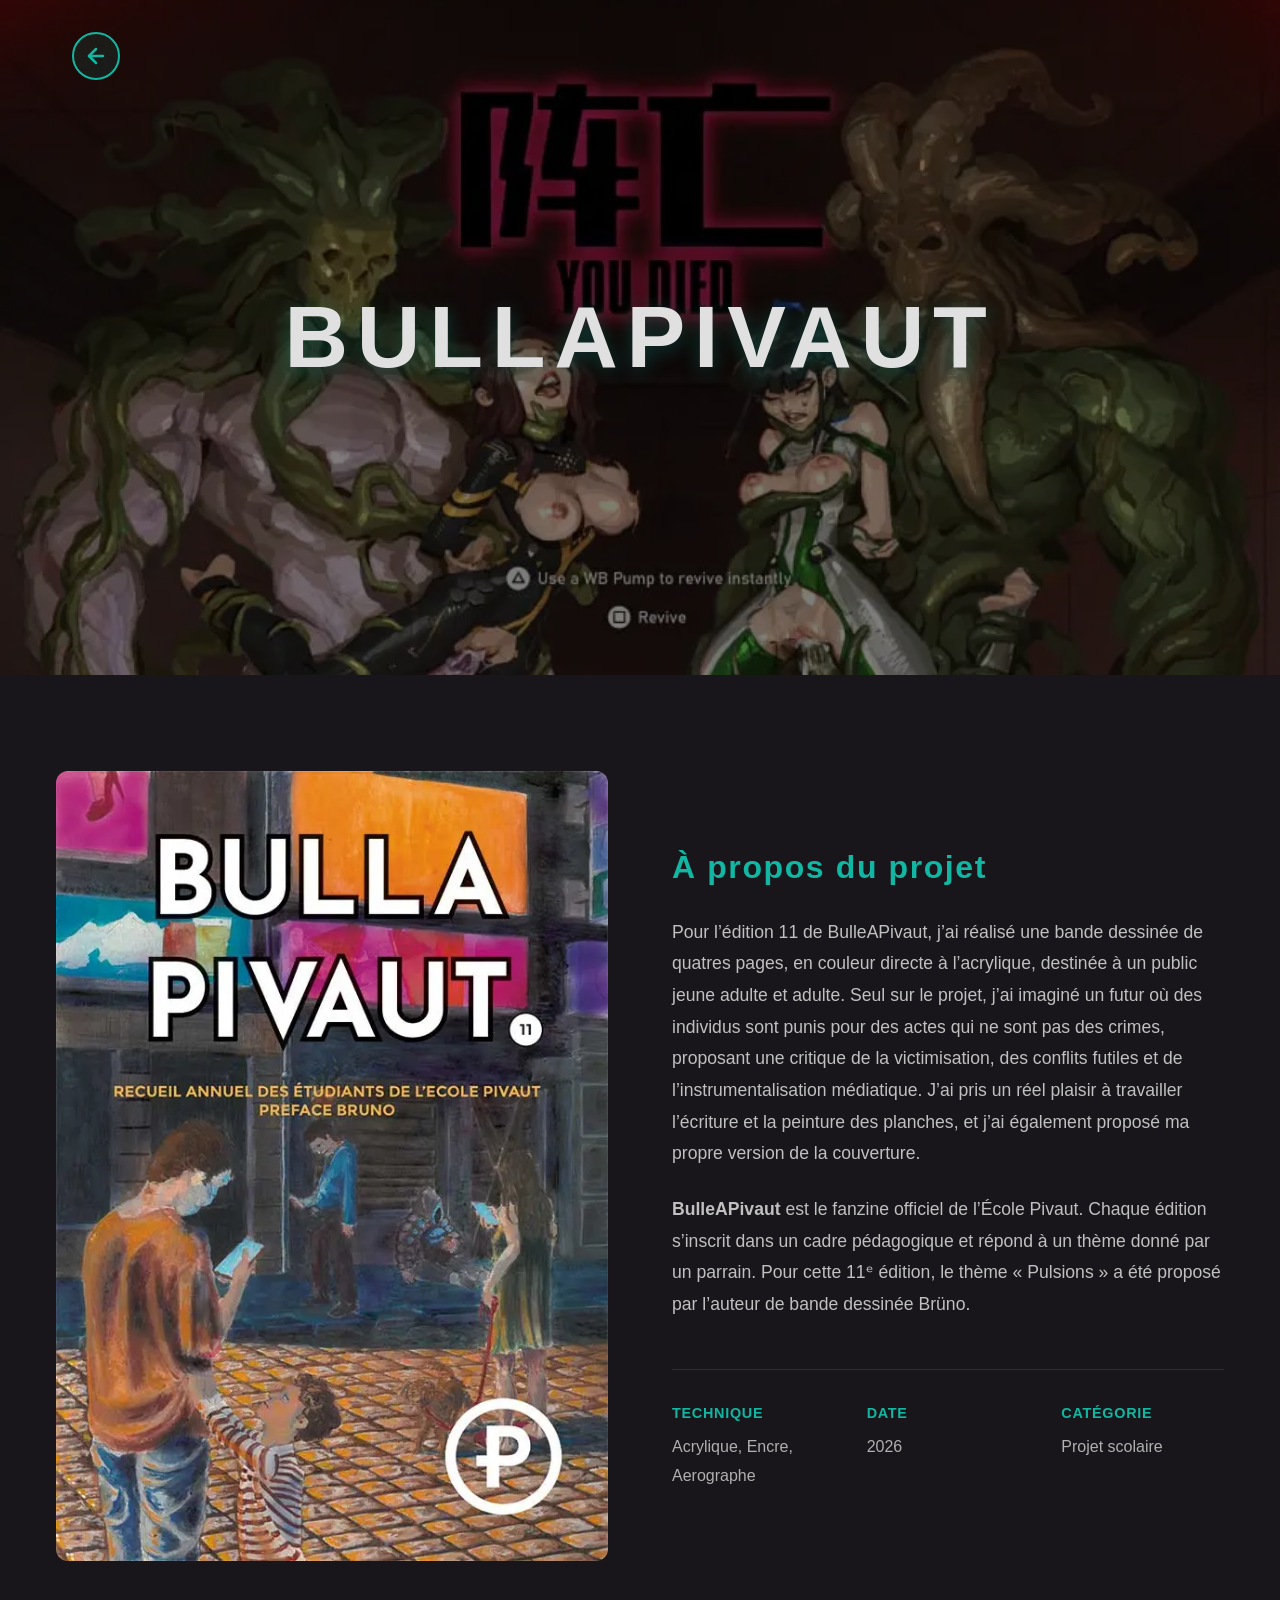
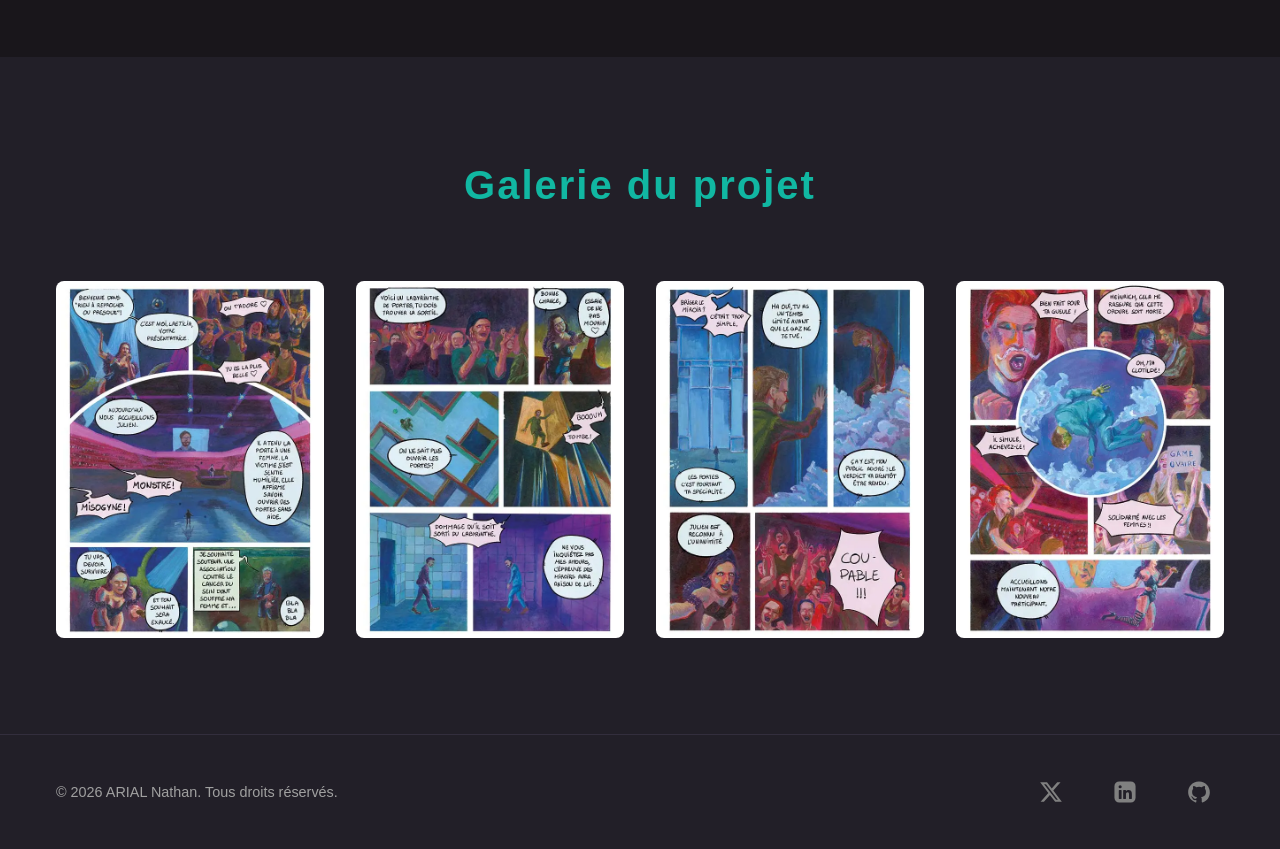
==== project-bullapivaut.html @ d506da5f "Add files via upload" ====
<!DOCTYPE html>
<html lang="fr">
<head>
    <meta charset="UTF-8">
    <meta name="viewport" content="width=device-width, initial-scale=1.0">
    <meta name="description" content="BullAPivaut Project - Portfolio">
    <meta name="theme-color" content="#19161B">

    <!-- Favicon -->
    <link rel="apple-touch-icon" sizes="180x180" href="/img/apple-touch-icon.png">
    <link rel="icon" type="image/png" sizes="32x32" href="/img/favicon-32x32.png">
    <link rel="icon" type="image/png" sizes="16x16" href="/img/favicon-16x16.png">
    <link rel="manifest" href="/site.webmanifest">
    
    <!-- Anti-Scraping & SEO Meta Tags -->
    <meta name="robots" content="index, follow, nosnippet, noodp">
    <meta name="googlebot" content="index, follow, noodp">
    <meta name="author" content="ARIAL Nathan">
    <meta name="copyright" content="© 2026 ARIAL Nathan. All rights reserved.">
    <meta http-equiv="X-UA-Compatible" content="IE=edge">
    <meta http-equiv="X-Content-Type-Options" content="nosniff">
    <meta http-equiv="X-Frame-Options" content="SAMEORIGIN">
    
    <!-- Content Security Policy -->
    <meta http-equiv="Content-Security-Policy" content="default-src 'self'; script-src 'self'; style-src 'self' 'unsafe-inline'; img-src 'self' data: https:; font-src 'self'; connect-src 'self'">
    
    <title>BullAPivaut - Project</title>
    <link rel="stylesheet" href="css/styles.css">
    <link rel="stylesheet" href="css/project.css">
</head>
<body>
    <!-- Header with Back Button -->
    <header class="project-header">
        <div class="container">
            <div class="back-button">
                <a href="index.html" aria-label="Back to home">
                    <svg width="32" height="32" viewBox="0 0 24 24" fill="none" stroke="currentColor" stroke-width="2" stroke-linecap="round" stroke-linejoin="round">
                        <line x1="19" y1="12" x2="5" y2="12"></line>
                        <polyline points="12 19 5 12 12 5"></polyline>
                    </svg>
                </a>
            </div>
            <div class="project-header-content">
                <h1 class="project-title">BullAPivaut</h1>
            </div>
        </div>
    </header>

    <!-- Main Content -->
    <main>
        <!-- Project Overview Section -->
        <section class="project-overview">
            <div class="container">
                <div class="project-content">
                    <!-- Project Image -->
                    <div class="project-image">
                        <img src="img/BullAPivaut/Cover.webp" alt="BullAPivaut Project">
                    </div>

                    <!-- Project Description -->
                    <div class="project-description">
                        <h2>À propos du projet</h2>
                        <p>
                            Pour l’édition 11 de BulleAPivaut, j’ai réalisé une bande dessinée de quatres pages, en couleur directe à l’acrylique, destinée à un
                            public jeune adulte et adulte. Seul sur le projet, j’ai imaginé un futur où des individus sont punis pour des actes qui
                            ne sont pas des crimes, proposant une critique de la victimisation, des conflits futiles et de l’instrumentalisation
                            médiatique. J’ai pris un réel plaisir à travailler l’écriture et la peinture des planches, et j’ai également proposé ma
                            propre version de la couverture.
                        </p>
                        <p>
                            <b>BulleAPivaut</b> est le fanzine officiel de l’École Pivaut. Chaque édition s’inscrit dans un cadre pédagogique et répond à
                            un thème donné par un parrain. Pour cette 11ᵉ édition, le thème « Pulsions » a été proposé par l’auteur de bande
                            dessinée Brüno.
                        </p>
                        
                        <!-- Project Details -->
                        <div class="project-details">
                            <div class="detail-item">
                                <h3>Technique</h3>
                                <p>Acrylique, Encre, Aerographe</p>
                            </div>
                            <div class="detail-item">
                                <h3>Date</h3>
                                <p>2026</p>
                            </div>
                            <div class="detail-item">
                                <h3>Catégorie</h3>
                                <p>Projet scolaire</p>
                            </div>
                        </div>
                    </div>
                </div>
            </div>
        </section>

        <!-- Gallery Section -->
        <section class="project-gallery">
            <div class="container">
                <h2>Galerie du projet</h2>
                <div class="gallery-grid">
                    <!-- Add more project images here -->
                    <div class="gallery-item">
                        <img src="img/BullAPivaut/Page1.webp" alt="Gallery 1">
                    </div>
                    <div class="gallery-item">
                        <img src="img/BullAPivaut/Page2.webp" alt="Gallery 2">
                    </div>
                    <div class="gallery-item">
                        <img src="img/BullAPivaut/Page3.webp" alt="Gallery 3">
                    </div>
                    <div class="gallery-item">
                        <img src="img/BullAPivaut/Page4.webp" alt="Gallery 4">
                    </div>
                </div>
            </div>
        </section>
    </main>

    <!-- Footer -->
    <footer class="footer">
        <div class="container">
            <div class="footer-content">
                <p>&copy; <span id="year"></span> ARIAL Nathan. Tous droits réservés.</p>
                <nav class="footer-social">
                    <a href="https://x.com" title="X" aria-label="Visit my X" target="_blank" rel="noopener noreferrer">
                        <svg xmlns="http://www.w3.org/2000/svg" width="32" height="32"
                            viewBox="0 0 24 24"><!-- Icon from Mage Icons by MageIcons - https://github.com/Mage-Icons/mage-icons/blob/main/License.txt -->
                            <path fill="currentColor"
                                d="M17.751 3h3.067l-6.7 7.625L22 21h-6.172l-4.833-6.293L5.464 21h-3.07l7.167-8.155L2 3h6.328l4.37 5.752zm-1.076 16.172h1.7L7.404 4.732H5.58z" />
                        </svg>
                    </a>
                    <a href="https://www.linkedin.com/in/nathan-arial-30566520a/" title="LinkedIn" aria-label="Visit my LinkedIn"
                        target="_blank" rel="noopener noreferrer">
                        <svg xmlns="http://www.w3.org/2000/svg" width="32" height="32"
                            viewBox="0 0 24 24"><!-- Icon from Mage Icons by MageIcons - https://github.com/Mage-Icons/mage-icons/blob/main/License.txt -->
                            <path fill="currentColor"
                                d="M17.303 2.25H6.697A4.447 4.447 0 0 0 2.25 6.697v10.606a4.447 4.447 0 0 0 4.447 4.447h10.606a4.447 4.447 0 0 0 4.447-4.447V6.697a4.447 4.447 0 0 0-4.447-4.447m-8.46 15.742a.4.4 0 0 1-.4.423h-1.78a.41.41 0 0 1-.4-.412V10.6a.4.4 0 0 1 .4-.411h1.78a.4.4 0 0 1 .4.411zM7.52 8.632a1.467 1.467 0 1 1 .022-2.935A1.467 1.467 0 0 1 7.52 8.63m10.817 9.35a.39.39 0 0 1-.378.388H16.08a.39.39 0 0 1-.378-.389v-3.424c0-.511.156-2.223-1.356-2.223c-1.179 0-1.412 1.2-1.457 1.734v3.991a.39.39 0 0 1-.378.39h-1.823a.39.39 0 0 1-.389-.39v-7.493a.39.39 0 0 1 .39-.378h1.822a.39.39 0 0 1 .39.378v.645a2.59 2.59 0 0 1 2.434-1.112c3.035 0 3.024 2.835 3.024 4.447z" />
                        </svg>
                    </a>
                    <a href="https://github.com/MrRoiPanda" title="GitHub" aria-label="Visit my GitHub" target="_blank"
                        rel="noopener noreferrer">
                        <svg xmlns="http://www.w3.org/2000/svg" width="32" height="32"
                            viewBox="0 0 24 24"><!-- Icon from Mage Icons by MageIcons - https://github.com/Mage-Icons/mage-icons/blob/main/License.txt -->
                            <path fill="currentColor"
                                d="M11.963 2.382C.554 2.621-1.82 17.93 8.852 21.602c.498.093.684-.219.684-.478v-1.68c-2.79.601-3.38-1.317-3.38-1.317a2.6 2.6 0 0 0-1.121-1.442c-.902-.612.072-.602.072-.602a2.07 2.07 0 0 1 1.536 1.038a2.167 2.167 0 0 0 2.924.819c.052-.5.275-.965.633-1.317c-2.23-.25-4.564-1.1-4.564-4.875a3.76 3.76 0 0 1 1.038-2.645a3.46 3.46 0 0 1 .103-2.634s.84-.26 2.76 1.037a9.6 9.6 0 0 1 5.02 0c1.908-1.276 2.748-1.038 2.748-1.038c.365.828.398 1.763.093 2.614a3.75 3.75 0 0 1 1.037 2.645c0 3.786-2.344 4.626-4.574 4.865c1.038.55.602 4.086.664 4.522c0 .259.176.57.695.477c10.642-3.64 8.152-18.97-3.257-19.209" />
                        </svg>
                    </a>
                </nav>
            </div>
        </div>
    </footer>

    <!-- Lightbox Modal -->
    <div class="lightbox" id="lightbox">
        <button class="lightbox-close" aria-label="Close lightbox">&times;</button>
        <div class="lightbox-content">
            <img class="lightbox-img" id="lightbox-img" src="" alt="Enlarged project image">
        </div>
        <button class="lightbox-nav lightbox-prev" aria-label="Previous image">&lt;</button>
        <button class="lightbox-nav lightbox-next" aria-label="Next image">&gt;</button>
    </div>

    <script src="js/lightbox.js"></script>
    </footer>

    <script src="js/footer-year.js"></script>
</body>
</html>
---- css/styles.css ----
/* ===============================
   RESET & BASE STYLES
   =============================== */

* {
  margin: 0;
  padding: 0;
  box-sizing: border-box;
}

html {
  scroll-behavior: smooth;
  overflow-x: hidden;
  width: 100%;
}

body {
  width: 100%;
  min-height: 100vh;
  background-color: #19161B;
  color: #e0e0e0;
  font-family: 'Segoe UI', Tahoma, Geneva, Verdana, sans-serif;
  display: flex;
  flex-direction: column;
  line-height: 1.6;
  overflow-x: hidden;
}

/* ===============================
   CONTAINER
   =============================== */

.container {
  width: 100%;
  max-width: 1200px;
  margin: 0 auto;
  padding: 0 1rem;
}

/* ===============================
   HEADER
   =============================== */

.header {
  background-color: #1a1a1a;
  background-image: url('../assets/header-bg.webp');
  background-size: cover;
  background-position: center;
  background-attachment: fixed;
  background-repeat: no-repeat;
  position: relative;
  z-index: 100;
  width: 100%;
  height: 100vh;
  display: flex;
  align-items: center;
  justify-content: center;
  flex-shrink: 0;
  overflow: hidden;
}

/* Dark overlay for readability */
.header::before {
  content: '';
  position: absolute;
  top: 0;
  left: 0;
  right: 0;
  bottom: 0;
  background: rgba(0, 0, 0, 0.5);
  z-index: 1;
}

.header .container {
  height: 100%;
  display: flex;
  align-items: center;
  justify-content: center;
  position: relative;
  z-index: 2;
  width: 100%;
}

.header-content {
  display: flex;
  flex-direction: column;
  justify-content: center;
  align-items: center;
  gap: 2rem;
  width: 100%;
  text-align: center;
  position: relative;
  z-index: 2;
}

.logo {
  font-size: clamp(2.5rem, 10vw, 5rem);
  font-weight: 900;
  letter-spacing: 0.08em;
  text-transform: uppercase;
  background: linear-gradient(135deg, #11B7A2 0%, #216962 100%);
  -webkit-background-clip: text;
  -webkit-text-fill-color: transparent;
  background-clip: text;
  white-space: nowrap;
  margin: 0;
  line-height: 1.1;
}

.social-media {
  display: flex;
  gap: 2rem;
  align-items: center;
}

.social-media a {
  display: inline-flex;
  align-items: center;
  justify-content: center;
  width: 50px;
  height: 50px;
  color: #e0e0e0;
  transition: all 0.3s ease;
  border-radius: 50%;
  border: none;
}

.social-media a:hover {
  transform: scale(1.15);
  box-shadow: 0 0 20px rgba(17, 183, 162, 0.6);
}

.social-media svg {
  width: 40px;
  height: 40px;
}
/* ===============================
   MAIN CONTENT
   =============================== */

main {
  flex: 1;
}

/* ===============================
   PROJECTS SECTION
   =============================== */

.projects {
  padding: 8rem 0;
  background-color: #19161B;
}

.projects h2 {
  font-size: 2.5rem;
  margin-bottom: 7rem;
  text-align: center;
  letter-spacing: 0.05em;
  color: #11B7A2;
}

.project-grid {
  display: grid;
  grid-template-columns: 1fr;
  gap: 3rem;
  margin-bottom: 3rem;
}

/* Mobile first - stack single column */
@media (min-width: 640px) {
  .project-grid {
    grid-template-columns: repeat(2, 1fr);
    gap: 2.5rem;
  }
}

@media (min-width: 1024px) {
  .project-grid {
    grid-template-columns: repeat(3, 1fr);
    gap: 3rem;
  }
}

.project-card {
  cursor: pointer;
  position: relative;
  overflow: hidden;
  border-radius: 8px;
  aspect-ratio: 3 / 4;
}

.project-card:focus {
  outline: 2px solid #11B7A2;
  outline-offset: 2px;
}

.project-image-wrapper {
  position: relative;
  width: 100%;
  height: 100%;
  overflow: hidden;
  border-radius: 8px;
}

.project-image-wrapper img {
  width: 100%;
  height: 100%;
  object-fit: cover;
  transition: filter 0.3s ease;
}

.project-card:hover .project-image-wrapper img {
  filter: blur(3px) brightness(0.6);
}

.project-overlay {
  position: absolute;
  top: 0;
  left: 0;
  width: 100%;
  height: 100%;
  display: flex;
  align-items: center;
  justify-content: center;
  background-color: rgba(0, 0, 0, 0.4);
  opacity: 0;
  transition: opacity 0.3s ease;
}

.project-card:hover .project-overlay {
  opacity: 1;
}

.project-overlay h3 {
  font-size: 1.75rem;
  color: #fff;
  text-align: center;
  letter-spacing: 0.05em;
  z-index: 2;
}

/* Project Card Link */
.project-card-link {
  display: contents;
  text-decoration: none;
  color: inherit;
}

/* ===============================
   ABOUT ME SECTION
   =============================== */

.about-me {
  padding: 8rem 0;
  background-color: #221F28;
  border-top: 1px solid #332e3d;
  border-bottom: 1px solid #332e3d;
}

.about-content {
  display: grid;
  grid-template-columns: 1fr;
  gap: 3rem;
  align-items: center;
}

@media (min-width: 768px) {
  .about-content {
    grid-template-columns: 1fr 1fr;
    gap: 3rem;
  }
}

.about-image {
  display: flex;
  align-items: center;
  justify-content: center;
  order: 2;
}

@media (min-width: 768px) {
  .about-image {
    order: 1;
  }
}

.about-image img {
  width: 100%;
  max-width: 300px;
  aspect-ratio: 1;
  object-fit: cover;
  border-radius: 12px;
  border: 2px solid #11B7A2;
  box-shadow: 0 8px 32px rgba(17, 183, 162, 0.1);
}

.about-text {
  order: 1;
}

@media (min-width: 768px) {
  .about-text {
    order: 2;
  }
}

.about-text h2 {
  font-size: 2rem;
  margin-bottom: 1.5rem;
  letter-spacing: 0.05em;
  color: #11B7A2;
}

.about-text p {
  font-size: 1rem;
  line-height: 1.8;
  color: #c0c0c0;
  margin-bottom: 1rem;
}

.about-text p:last-child {
  margin-bottom: 0;
}

/* ===============================
   FOOTER
   =============================== */

.footer {
  background-color: #221F28;
  border-top: 1px solid #332e3d;
  padding: 2rem 0;
  margin-top: auto;
}

.footer-content {
  display: flex;
  flex-direction: column;
  gap: 1.5rem;
  align-items: center;
  justify-content: space-between;
  text-align: center;
}

@media (min-width: 640px) {
  .footer-content {
    flex-direction: row;
    text-align: left;
  }
}

.footer-content p {
  color: #a0a0a0;
  font-size: 0.9rem;
}

.footer-social {
  display: flex;
  gap: 1.5rem;
  align-items: center;
}

.footer-social a {
  display: inline-flex;
  align-items: center;
  justify-content: center;
  width: 50px;
  height: 50px;
  color: #808080;
  transition: all 0.3s ease;
  border-radius: 50%;
  border: none;
}

.footer-social a:hover {
  transform: scale(1.15);
  box-shadow: 0 0 20px rgba(17, 183, 162, 0.6);
}

.footer-social svg {
  width: 26px;
  height: 26px;
}

/* ===============================
   ANIMATIONS & TRANSITIONS
   =============================== */

/* Slide effect from right to left (on project click) */
@keyframes slideInFromRight {
  from {
    transform: translateX(100%);
    opacity: 0;
  }
  to {
    transform: translateX(0);
    opacity: 1;
  }
}

@keyframes slideOutToLeft {
  from {
    transform: translateX(0);
    opacity: 1;
  }
  to {
    transform: translateX(-100%);
    opacity: 0;
  }
}

/* Slide effect from left to right (on back button) */
@keyframes slideInFromLeft {
  from {
    transform: translateX(-100%);
    opacity: 0;
  }
  to {
    transform: translateX(0);
    opacity: 1;
  }
}

@keyframes slideOutToRight {
  from {
    transform: translateX(0);
    opacity: 1;
  }
  to {
    transform: translateX(100%);
    opacity: 0;
  }
}

.slide-out-left {
  animation: slideOutToLeft 0.5s ease-in-out forwards;
}

.slide-in-right {
  animation: slideInFromRight 0.5s ease-in-out forwards;
}

.slide-out-right {
  animation: slideOutToRight 0.5s ease-in-out forwards;
}

.slide-in-left {
  animation: slideInFromLeft 0.5s ease-in-out forwards;
}

/* ===============================
   ACCESSIBILITY & UTILITIES
   =============================== */

/* Focus visible for keyboard navigation */
*:focus-visible {
  outline: 2px solid #11B7A2;
  outline-offset: 2px;
}

/* Skip to main content link */
.skip-link {
  position: absolute;
  top: -40px;
  left: 0;
  background-color: #11B7A2;
  color: #19161B;
  padding: 8px 16px;
  text-decoration: none;
  border-radius: 0 0 4px 0;
  font-weight: 600;
  z-index: 200;
}

.skip-link:focus {
  top: 0;
}

/* ===============================
   RESPONSIVE ADJUSTMENTS
   =============================== */

@media (max-width: 640px) {
  .header {
    height: 100vh;
  }

  .header-content {
    flex-direction: column;
    gap: 1.5rem;
    padding: 1rem;
  }

  .logo {
    font-size: clamp(2rem, 8vw, 3.5rem);
    order: -1;
  }

  .social-media {
    flex-wrap: wrap;
    justify-content: center;
    gap: 1rem;
  }

  .language-switcher {
    order: 1;
    width: 100%;
    justify-content: center;
    margin-top: 1rem;
  }

  .projects h2 {
    font-size: 1.75rem;
    margin-bottom: 2rem;
  }

  .project-card {
    aspect-ratio: 3 / 4;
  }

  .about-text h2 {
    font-size: 1.5rem;
    margin-bottom: 1rem;
  }

  .about-text p {
    font-size: 0.95rem;
  }
}

/* High contrast mode support */
@media (prefers-contrast: more) {
  .social-media a:hover,
  .footer-social a:hover {
    border-width: 2px;
  }
}

/* Reduced motion support */
@media (prefers-reduced-motion: reduce) {
  * {
    animation-duration: 0.01ms !important;
    animation-iteration-count: 1 !important;
    transition-duration: 0.01ms !important;
  }

  html {
    scroll-behavior: auto;
  }
}
---- css/project.css ----
/* ===============================
   PROJECT PAGE STYLES
   =============================== */

/* PROJECT HEADER */
.project-header {
  background-color: #19161B;
  background-image: url('../assets/header-bg.webp');
  background-size: cover;
  background-position: center;
  background-attachment: fixed;
  background-repeat: no-repeat;
  position: relative;
  z-index: 100;
  width: 100%;
  height: 75vh;
  display: flex;
  align-items: center;
  justify-content: center;
  flex-shrink: 0;
  overflow: hidden;
}

/* Dark overlay for readability */
.project-header::before {
  content: '';
  position: absolute;
  top: 0;
  left: 0;
  right: 0;
  bottom: 0;
  background: rgba(0, 0, 0, 0.5);
  z-index: 1;
}

.project-header .container {
  height: 100%;
  display: flex;
  flex-direction: column;
  align-items: center;
  justify-content: center;
  position: relative;
  z-index: 2;
  width: 100%;
}

/* Back Button */
.back-button {
  position: absolute;
  top: 2rem;
  left: 2rem;
  z-index: 10;
}

.back-button a {
  display: inline-flex;
  align-items: center;
  justify-content: center;
  width: 48px;
  height: 48px;
  color: #e0e0e0;
  background: rgba(17, 183, 162, 0.1);
  border: 2px solid #11B7A2;
  border-radius: 50%;
  transition: all 0.3s ease;
  text-decoration: none;
}

.back-button a:hover {
  background: rgba(17, 183, 162, 0.2);
  transform: translateX(-5px);
  box-shadow: 0 0 20px rgba(17, 183, 162, 0.6);
}

.back-button svg {
  width: 24px;
  height: 24px;
  stroke: #11B7A2;
  stroke-width: 2.5;
}

/* Project Title */
.project-header-content {
  display: flex;
  align-items: center;
  justify-content: center;
  text-align: center;
}

.project-title {
  font-size: clamp(2.5rem, 12vw, 5.5rem);
  font-weight: 900;
  letter-spacing: 0.1em;
  text-transform: uppercase;
  color: #e0e0e0;
  text-shadow: 0 4px 20px rgba(17, 183, 162, 0.3);
}

/* PROJECT OVERVIEW SECTION */
.project-overview {
  padding: 6rem 0;
  background-color: #19161B;
}

.project-content {
  display: grid;
  grid-template-columns: 1fr 1fr;
  gap: 4rem;
  align-items: center;
}

.project-image {
  position: relative;
  overflow: hidden;
  border-radius: 12px;
}

.project-image img {
  width: 100%;
  height: auto;
  display: block;
  transition: transform 0.3s ease;
}

.project-image:hover img {
  transform: scale(1.05);
}

.project-description h2 {
  font-size: 2rem;
  margin-bottom: 1.5rem;
  letter-spacing: 0.05em;
  color: #11B7A2;
}

.project-description p {
  font-size: 1.1rem;
  line-height: 1.8;
  color: #c0c0c0;
  margin-bottom: 1.5rem;
}

/* Project Details Grid */
.project-details {
  display: grid;
  grid-template-columns: repeat(3, 1fr);
  gap: 2rem;
  margin-top: 3rem;
  padding-top: 2rem;
  border-top: 1px solid rgba(17, 183, 162, 0.2);
}

.detail-item h3 {
  font-size: 0.9rem;
  letter-spacing: 0.05em;
  text-transform: uppercase;
  color: #11B7A2;
  margin-bottom: 0.5rem;
}

.detail-item p {
  font-size: 1rem;
  color: #b0b0b0;
  margin-bottom: 0;
}

/* PROJECT GALLERY SECTION */
.project-gallery {
  padding: 6rem 0;
  background-color: #221F28;
}

.project-gallery h2 {
  font-size: 2.5rem;
  margin-bottom: 4rem;
  text-align: center;
  letter-spacing: 0.05em;
  color: #11B7A2;
}

.gallery-grid {
  display: grid;
  grid-template-columns: repeat(auto-fit, minmax(250px, 1fr));
  gap: 2rem;
}

.gallery-item {
  position: relative;
  overflow: hidden;
  border-radius: 8px;
  aspect-ratio: 3 / 4;
  cursor: pointer;
}

.gallery-item img {
  width: 100%;
  height: 100%;
  object-fit: cover;
  transition: transform 0.3s ease;
}

.gallery-item:hover img {
  transform: scale(1.08);
}

/* Lightbox Modal */
.lightbox {
  display: none;
  position: fixed;
  top: 0;
  left: 0;
  width: 100%;
  height: 100%;
  background-color: rgba(0, 0, 0, 0.95);
  z-index: 1000;
  justify-content: center;
  align-items: center;
  padding: 1rem;
}

.lightbox.active {
  display: flex;
}

.lightbox-content {
  position: relative;
  max-width: 90%;
  max-height: 90vh;
  display: flex;
  align-items: center;
  justify-content: center;
}

.lightbox-img {
  max-width: 100%;
  max-height: 90vh;
  object-fit: contain;
  border-radius: 8px;
}

.lightbox-close {
  position: absolute;
  top: 20px;
  right: 30px;
  font-size: 40px;
  font-weight: bold;
  color: #11B7A2;
  cursor: pointer;
  background: none;
  border: none;
  z-index: 1001;
  padding: 0;
  width: 50px;
  height: 50px;
  display: flex;
  align-items: center;
  justify-content: center;
  transition: transform 0.2s ease;
}

.lightbox-close:hover {
  transform: scale(1.2);
}

.lightbox-nav {
  position: absolute;
  top: 50%;
  transform: translateY(-50%);
  width: 50px;
  height: 50px;
  background-color: rgba(17, 183, 162, 0.3);
  border: none;
  color: #11B7A2;
  font-size: 24px;
  cursor: pointer;
  display: flex;
  align-items: center;
  justify-content: center;
  border-radius: 4px;
  transition: background-color 0.2s ease;
}

.lightbox-nav:hover {
  background-color: rgba(17, 183, 162, 0.6);
}

.lightbox-prev {
  left: 20px;
}

.lightbox-next {
  right: 20px;
}

@media (max-width: 640px) {
  .lightbox-nav {
    width: 40px;
    height: 40px;
    font-size: 20px;
  }

  .lightbox-prev {
    left: 10px;
  }

  .lightbox-next {
    right: 10px;
  }

  .lightbox-close {
    width: 40px;
    height: 40px;
    font-size: 30px;
    top: 10px;
    right: 10px;
  }
}

/* RESPONSIVE DESIGN */

/* Tablets (768px and up) */
@media (max-width: 1024px) {
  .project-content {
    grid-template-columns: 1fr;
    gap: 3rem;
  }

  .project-details {
    grid-template-columns: repeat(2, 1fr);
  }
}

/* Mobile (640px and below) */
@media (max-width: 768px) {
  .project-header {
    height: 60vh;
  }

  .project-title {
    font-size: clamp(1.75rem, 8vw, 3rem);
  }

  .back-button {
    top: 1.5rem;
    left: 1.5rem;
  }

  .back-button a {
    width: 44px;
    height: 44px;
  }

  .project-overview {
    padding: 4rem 0;
  }

  .project-content {
    grid-template-columns: 1fr;
    gap: 2rem;
  }

  .project-description h2 {
    font-size: 1.5rem;
  }

  .project-description p {
    font-size: 1rem;
  }

  .project-details {
    grid-template-columns: 1fr;
    gap: 1.5rem;
    margin-top: 2rem;
    padding-top: 1.5rem;
  }

  .project-gallery {
    padding: 4rem 0;
  }

  .project-gallery h2 {
    font-size: 1.75rem;
    margin-bottom: 2.5rem;
  }

  .gallery-grid {
    grid-template-columns: repeat(auto-fit, minmax(150px, 1fr));
    gap: 1rem;
  }
}

/* Extra Small Mobile (up to 480px) */
@media (max-width: 480px) {
  .project-header {
    height: 50vh;
  }

  .project-title {
    font-size: clamp(1.5rem, 6vw, 2.5rem);
  }

  .back-button {
    top: 1rem;
    left: 1rem;
  }

  .back-button a {
    width: 40px;
    height: 40px;
  }

  .back-button svg {
    width: 20px;
    height: 20px;
  }

  .project-overview {
    padding: 2.5rem 0;
  }

  .project-description h2 {
    font-size: 1.25rem;
  }

  .project-description p {
    font-size: 0.95rem;
    line-height: 1.6;
  }

  .project-gallery h2 {
    font-size: 1.5rem;
    margin-bottom: 1.5rem;
  }

  .gallery-grid {
    grid-template-columns: repeat(2, 1fr);
    gap: 0.75rem;
  }
}
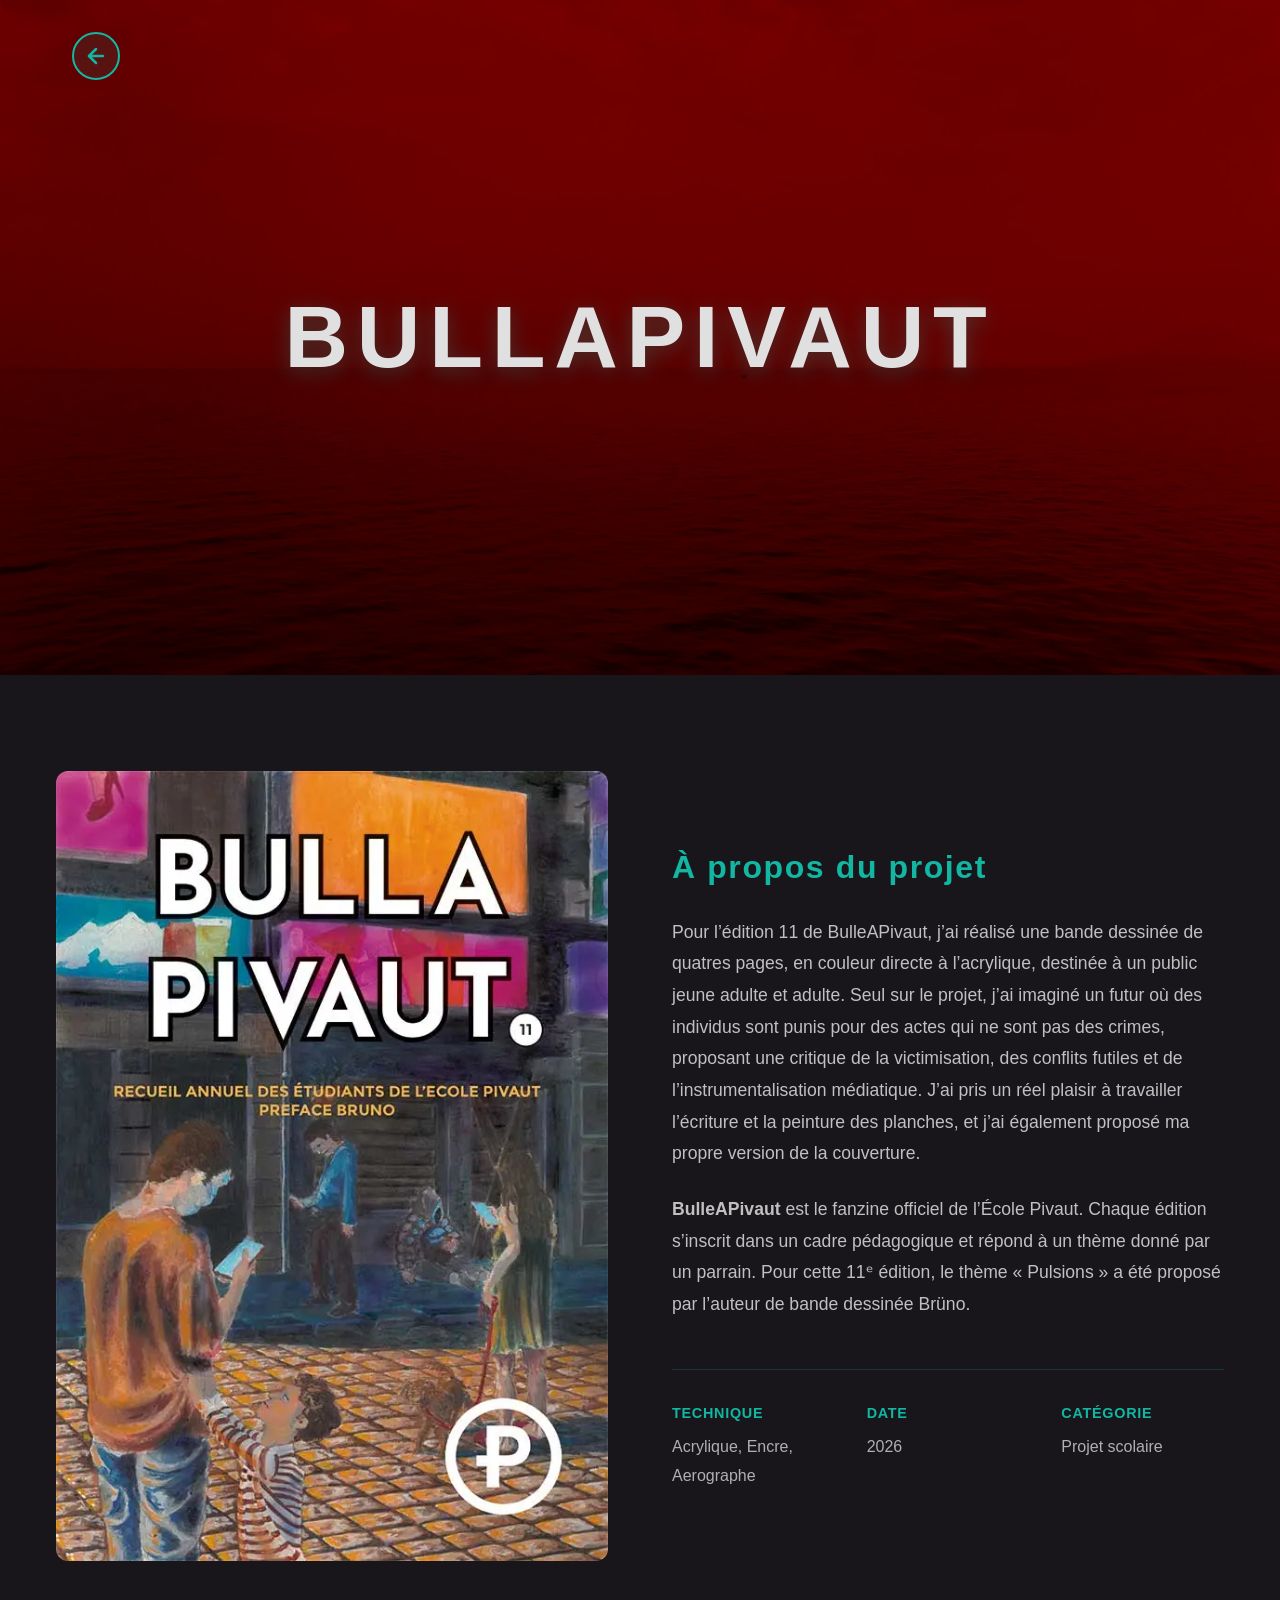
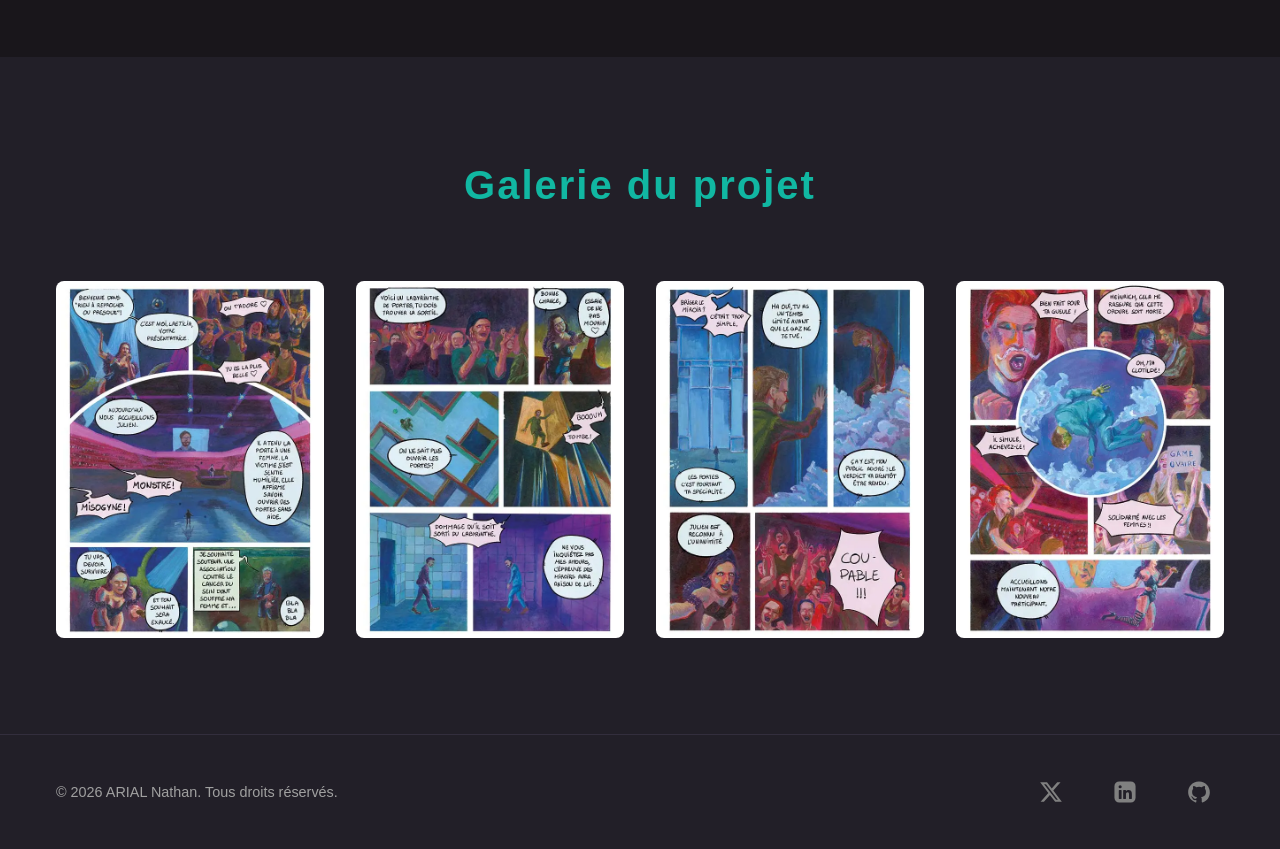
==== commit 32a8507a: "Add files via upload" ====
--- a/project-bullapivaut.html
+++ b/project-bullapivaut.html
@@ -122,7 +122,7 @@
             <div class="footer-content">
                 <p>&copy; <span id="year"></span> ARIAL Nathan. Tous droits réservés.</p>
                 <nav class="footer-social">
-                    <a href="https://x.com" title="X" aria-label="Visit my X" target="_blank" rel="noopener noreferrer">
+                    <a href="https://x.com/ArialNathanArt" title="X" aria-label="Visit my X" target="_blank" rel="noopener noreferrer">
                         <svg xmlns="http://www.w3.org/2000/svg" width="32" height="32"
                             viewBox="0 0 24 24"><!-- Icon from Mage Icons by MageIcons - https://github.com/Mage-Icons/mage-icons/blob/main/License.txt -->
                             <path fill="currentColor"
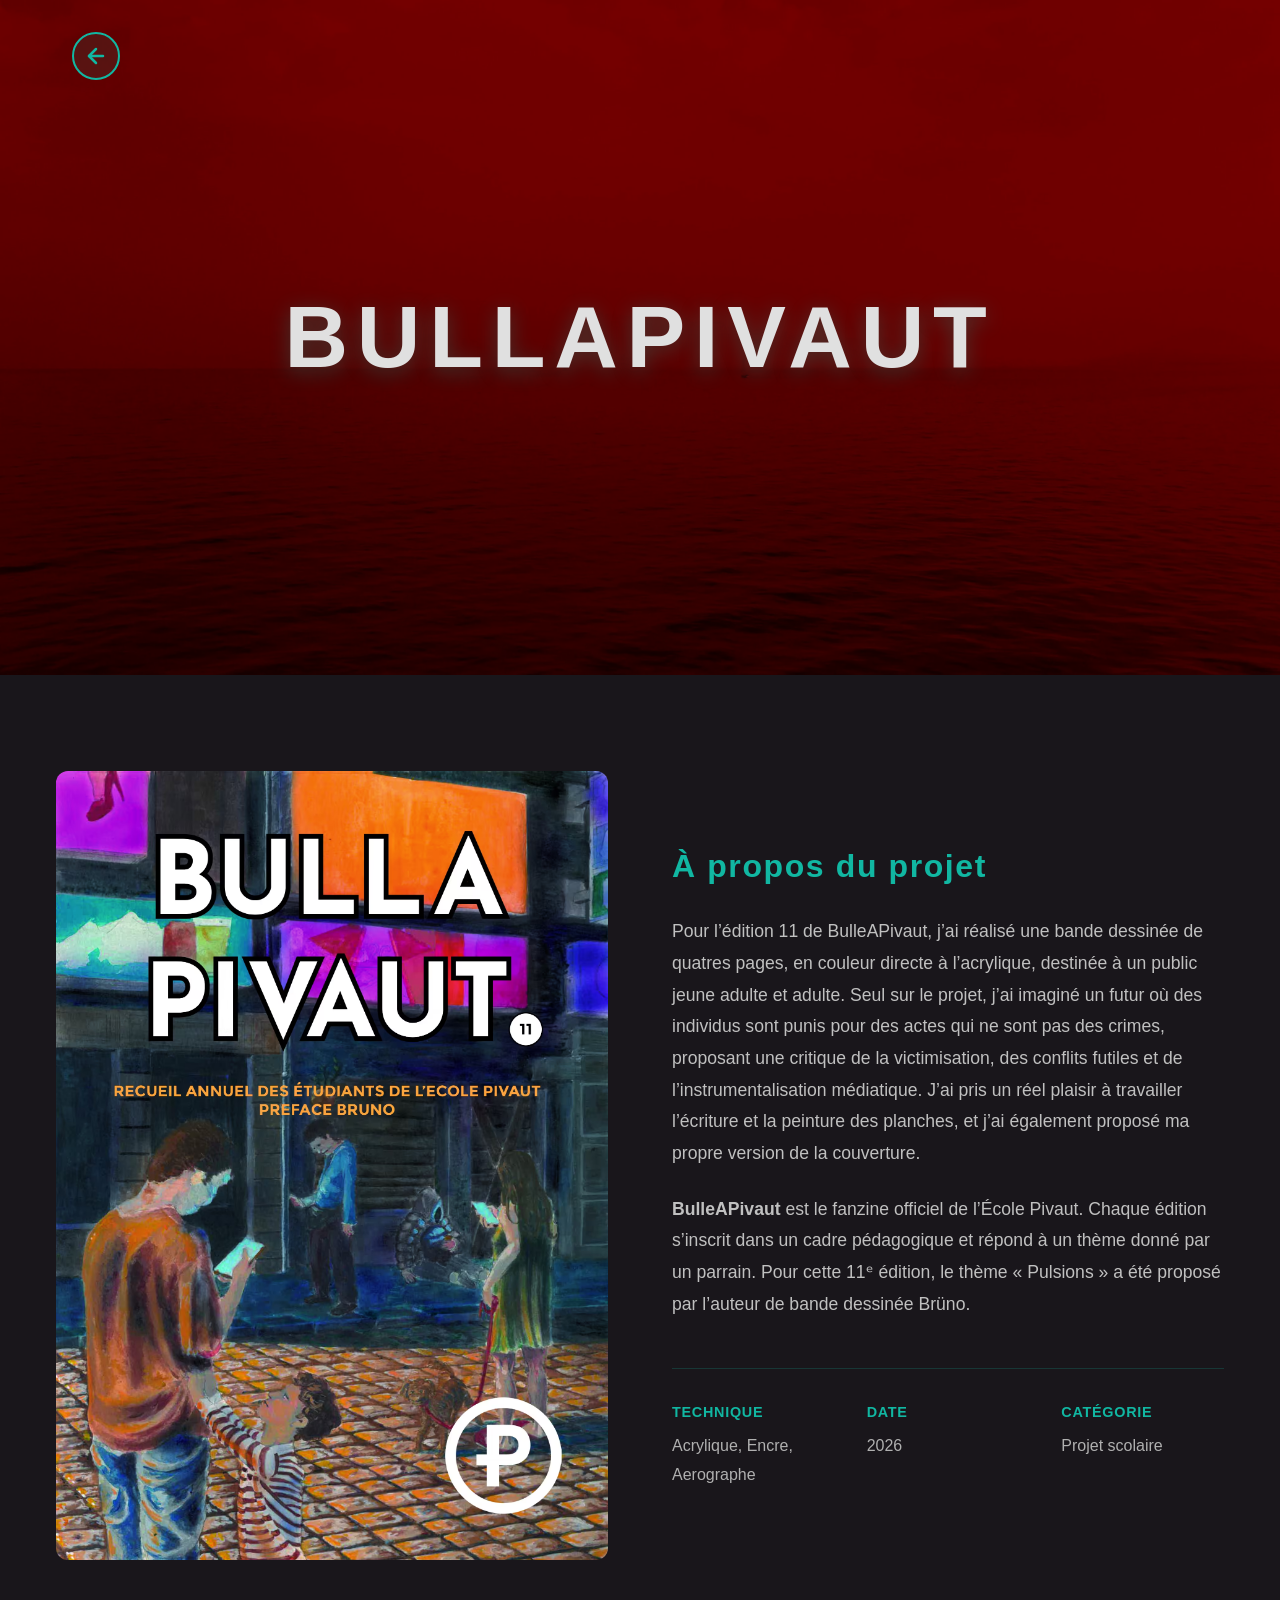
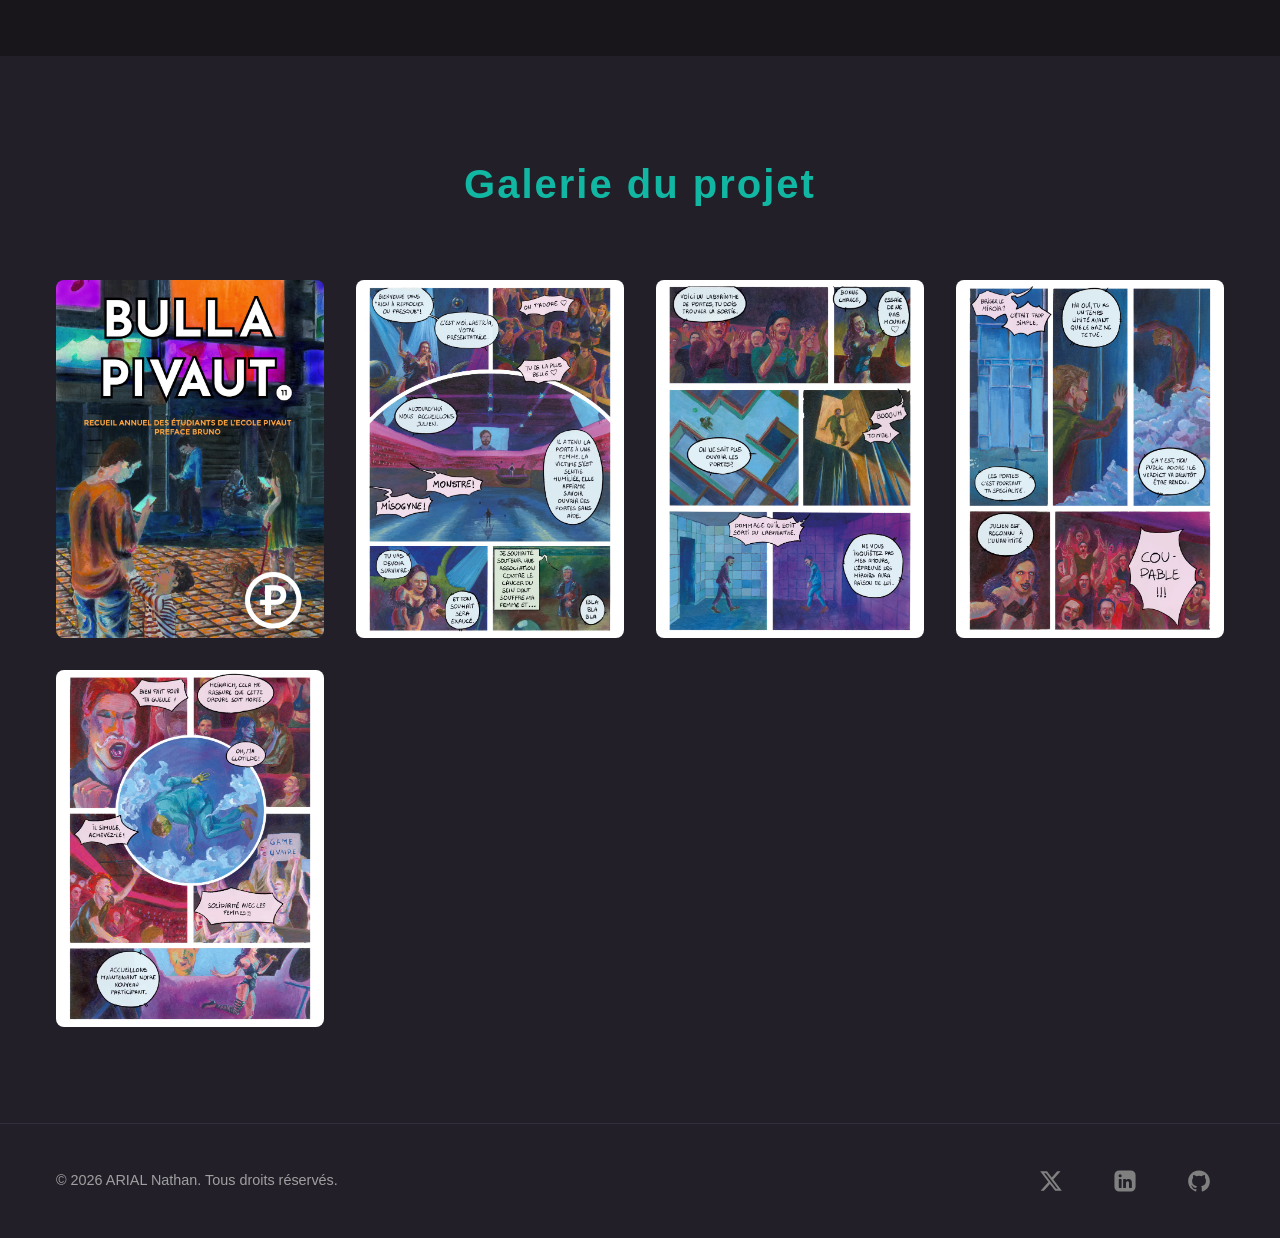
==== commit 71a701f7: "Add files via upload" ====
--- a/project-bullapivaut.html
+++ b/project-bullapivaut.html
@@ -54,7 +54,7 @@
                 <div class="project-content">
                     <!-- Project Image -->
                     <div class="project-image">
-                        <img src="img/BullAPivaut/Cover.webp" alt="BullAPivaut Project">
+                        <img src="img/BullAPivaut/med/Bullapivaut11-couverture.avif" alt="BullAPivaut Project">
                     </div>
 
                     <!-- Project Description -->
@@ -100,16 +100,19 @@
                 <div class="gallery-grid">
                     <!-- Add more project images here -->
                     <div class="gallery-item">
-                        <img src="img/BullAPivaut/Page1.webp" alt="Gallery 1">
+                        <img src="img/BullAPivaut/med/Bullapivaut11-couverture.avif" alt="Gallery 1">
                     </div>
                     <div class="gallery-item">
-                        <img src="img/BullAPivaut/Page2.webp" alt="Gallery 2">
+                        <img src="img/BullAPivaut/med/Page1.avif" alt="Gallery 1">
                     </div>
                     <div class="gallery-item">
-                        <img src="img/BullAPivaut/Page3.webp" alt="Gallery 3">
+                        <img src="img/BullAPivaut/med/Page2.avif" alt="Gallery 2">
                     </div>
                     <div class="gallery-item">
-                        <img src="img/BullAPivaut/Page4.webp" alt="Gallery 4">
+                        <img src="img/BullAPivaut/med/Page3.avif" alt="Gallery 3">
+                    </div>
+                    <div class="gallery-item">
+                        <img src="img/BullAPivaut/med/Page4.avif" alt="Gallery 4">
                     </div>
                 </div>
             </div>
@@ -137,7 +140,7 @@
                                 d="M17.303 2.25H6.697A4.447 4.447 0 0 0 2.25 6.697v10.606a4.447 4.447 0 0 0 4.447 4.447h10.606a4.447 4.447 0 0 0 4.447-4.447V6.697a4.447 4.447 0 0 0-4.447-4.447m-8.46 15.742a.4.4 0 0 1-.4.423h-1.78a.41.41 0 0 1-.4-.412V10.6a.4.4 0 0 1 .4-.411h1.78a.4.4 0 0 1 .4.411zM7.52 8.632a1.467 1.467 0 1 1 .022-2.935A1.467 1.467 0 0 1 7.52 8.63m10.817 9.35a.39.39 0 0 1-.378.388H16.08a.39.39 0 0 1-.378-.389v-3.424c0-.511.156-2.223-1.356-2.223c-1.179 0-1.412 1.2-1.457 1.734v3.991a.39.39 0 0 1-.378.39h-1.823a.39.39 0 0 1-.389-.39v-7.493a.39.39 0 0 1 .39-.378h1.822a.39.39 0 0 1 .39.378v.645a2.59 2.59 0 0 1 2.434-1.112c3.035 0 3.024 2.835 3.024 4.447z" />
                         </svg>
                     </a>
-                    <a href="https://github.com/MrRoiPanda" title="GitHub" aria-label="Visit my GitHub" target="_blank"
+                    <a href="https://github.com/ArialNathan" title="GitHub" aria-label="Visit my GitHub" target="_blank"
                         rel="noopener noreferrer">
                         <svg xmlns="http://www.w3.org/2000/svg" width="32" height="32"
                             viewBox="0 0 24 24"><!-- Icon from Mage Icons by MageIcons - https://github.com/Mage-Icons/mage-icons/blob/main/License.txt -->
--- a/css/project.css
+++ b/css/project.css
@@ -190,6 +190,7 @@
   border-radius: 8px;
   aspect-ratio: 3 / 4;
   cursor: pointer;
+  max-width: 400px;
 }
 
 .gallery-item img {
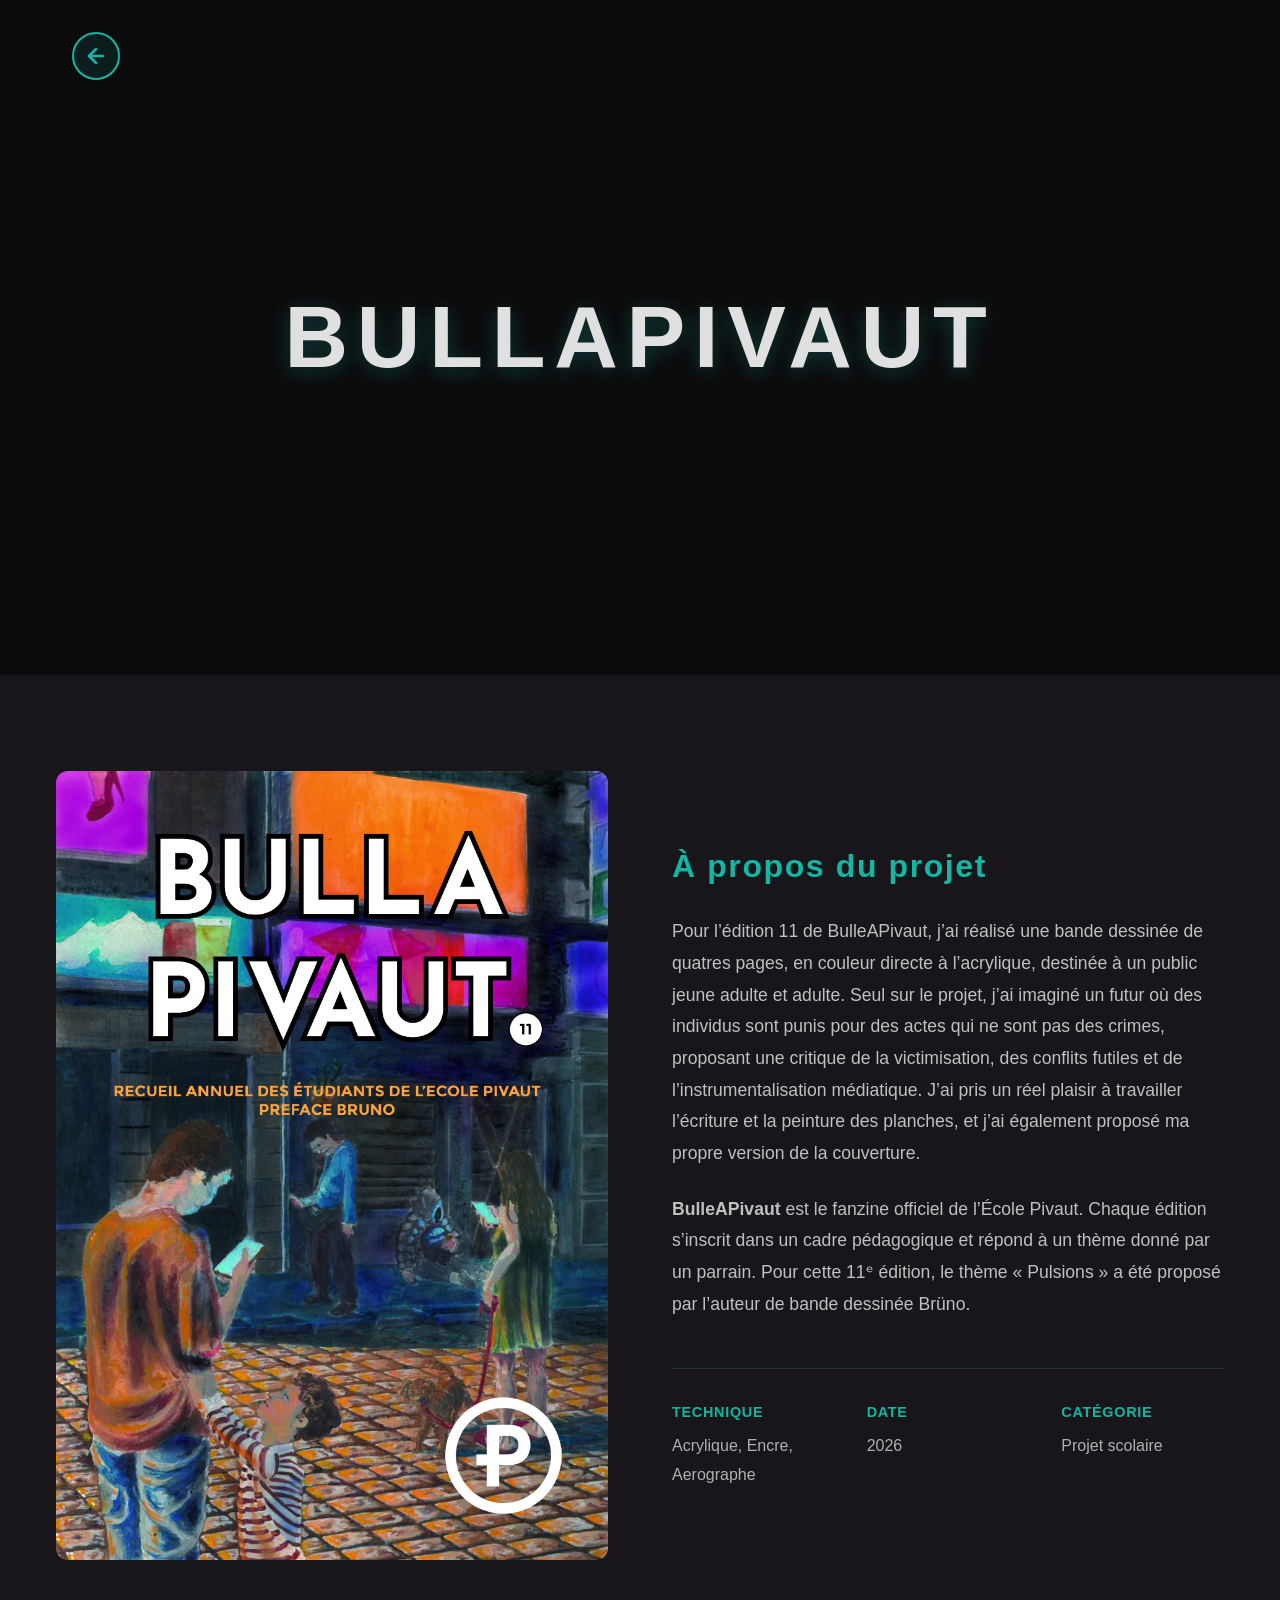
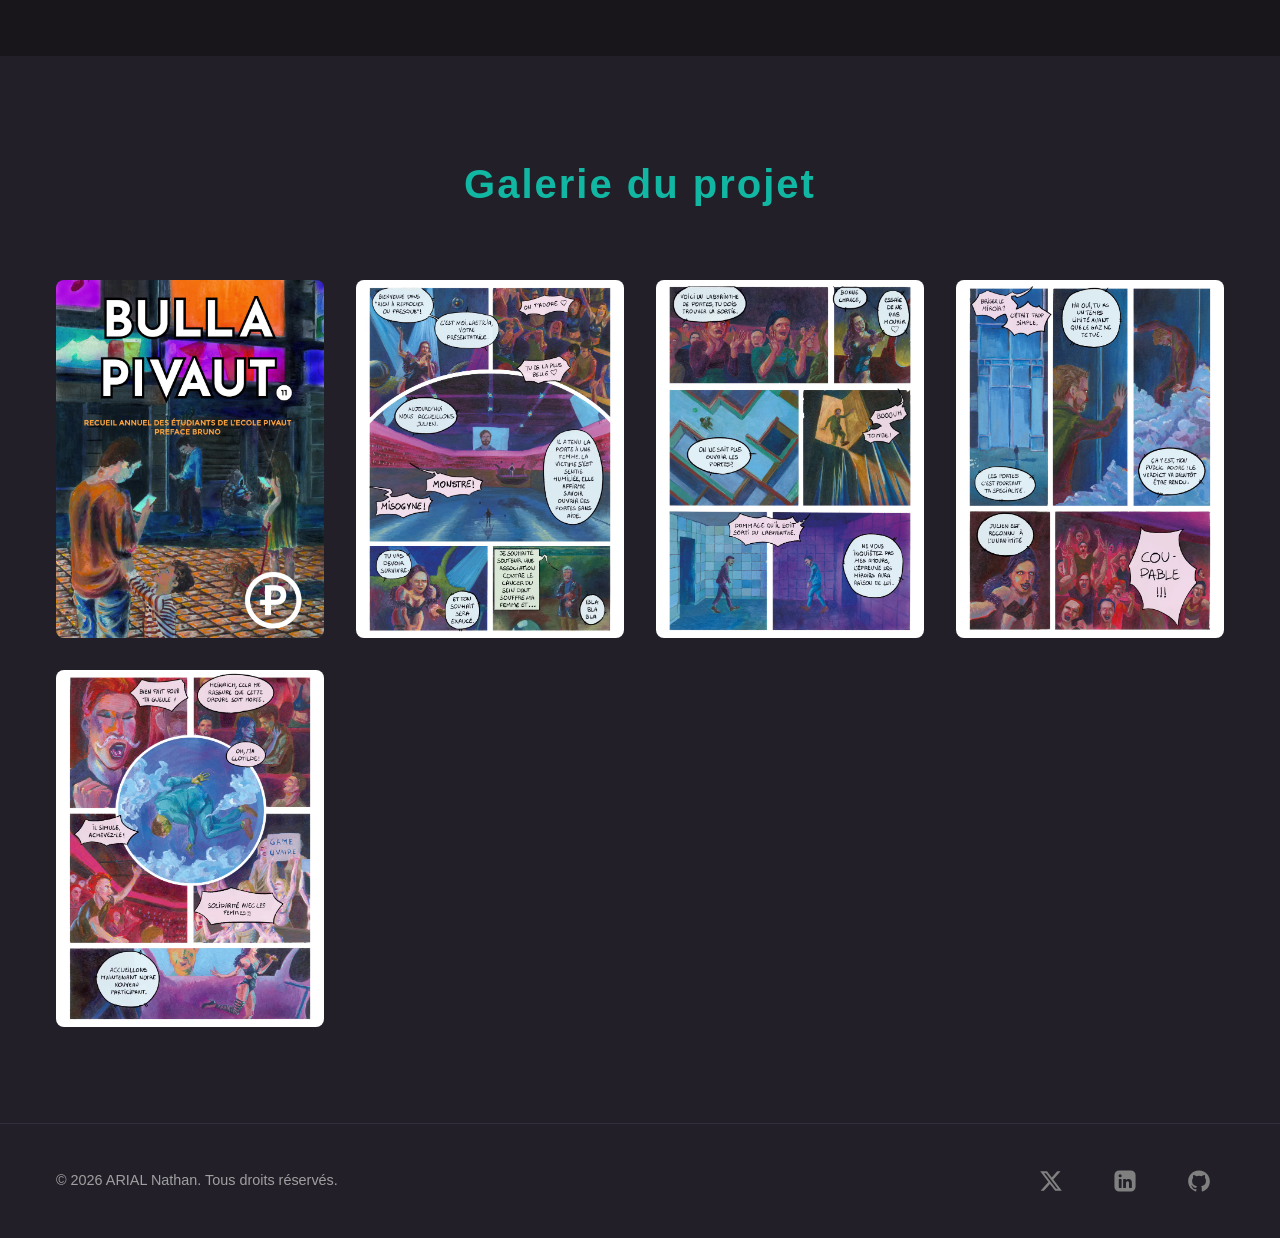
==== commit 20290a03: "Update img and <head>" ====
--- a/project-bullapivaut.html
+++ b/project-bullapivaut.html
@@ -3,7 +3,6 @@
 <head>
     <meta charset="UTF-8">
     <meta name="viewport" content="width=device-width, initial-scale=1.0">
-    <meta name="description" content="BullAPivaut Project - Portfolio">
     <meta name="theme-color" content="#19161B">
 
     <!-- Favicon -->
@@ -14,17 +13,22 @@
     
     <!-- Anti-Scraping & SEO Meta Tags -->
     <meta name="robots" content="index, follow, nosnippet, noodp">
-    <meta name="googlebot" content="index, follow, noodp">
     <meta name="author" content="ARIAL Nathan">
     <meta name="copyright" content="© 2026 ARIAL Nathan. All rights reserved.">
-    <meta http-equiv="X-UA-Compatible" content="IE=edge">
-    <meta http-equiv="X-Content-Type-Options" content="nosniff">
-    <meta http-equiv="X-Frame-Options" content="SAMEORIGIN">
+
+    <title>ARIAL Nathan | BullAPivaut</title>
+    <meta name="description" content="BullAPivaut Project - Portfolio">
     
-    <!-- Content Security Policy -->
-    <meta http-equiv="Content-Security-Policy" content="default-src 'self'; script-src 'self'; style-src 'self' 'unsafe-inline'; img-src 'self' data: https:; font-src 'self'; connect-src 'self'">
+    <!-- Open Graph (Discord, Facebook, LinkedIn...) -->
+    <meta property="og:type" content="website">
+    <meta property="og:url" content="https://arialnathan.github.io/">
+    <meta property="og:title" content="ARIAL Nathan — Portfolio">
+    <meta property="og:description" content="Illustrations, bande dessinée et projets artistiques.">
+    <!--<meta property="og:image" content="https://arialnathan.github.io/images/discord-preview.jpg">-->
     
-    <title>BullAPivaut - Project</title>
+    <!-- Twitter / X -->
+    <meta name="twitter:card" content="summary_large_image">
+
     <link rel="stylesheet" href="css/styles.css">
     <link rel="stylesheet" href="css/project.css">
 </head>
